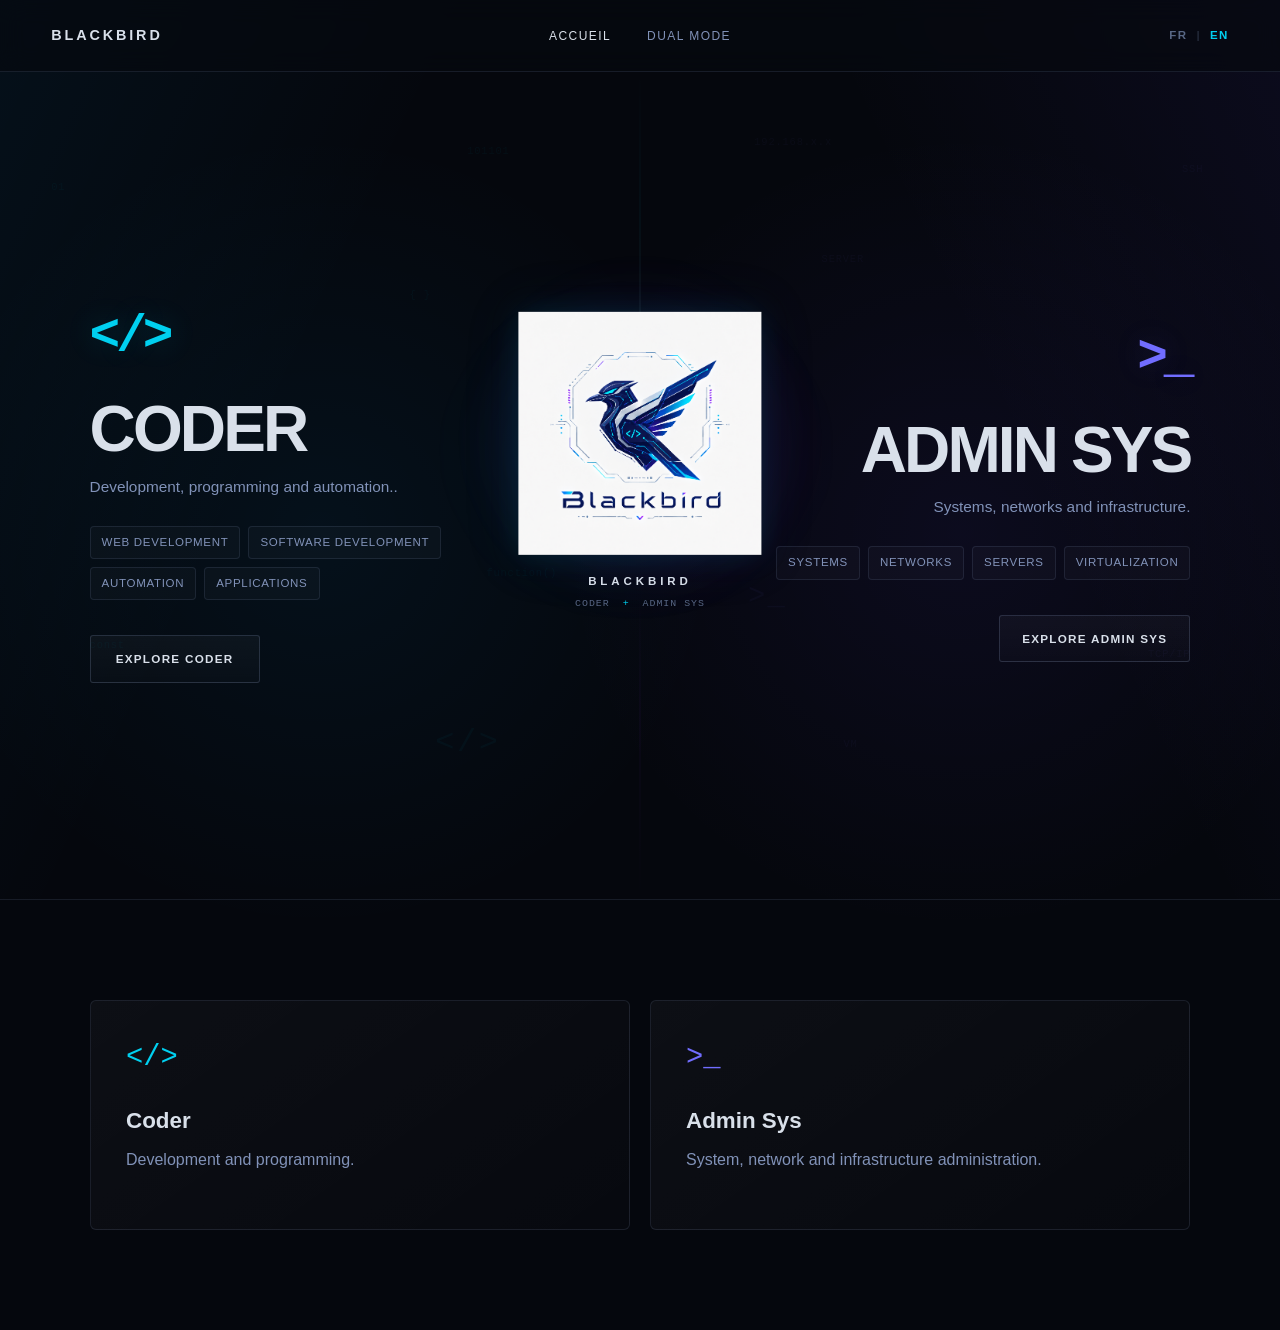
==== en/index.html @ 478156d6 "Anglais Français" ====
<!DOCTYPE html>
<html lang="en">
<head>
    <meta charset="UTF-8">

    <meta
        name="viewport"
        content="width=device-width, initial-scale=1.0"
    >

    <title>BLACKBIRD — Coder & Admin Sys</title>
    <link rel="stylesheet" href="../css/style.css">
</head>

<body class="page-home">

    <!-- ======================================================
         HEADER
    ======================================================= -->
    <header class="site-header">

        <nav class="main-nav" aria-label="Main navigation">

            <!-- Identité BLACKBIRD -->
            <a
                class="brand"
                href="#home"
                aria-label="BLACKBIRD — Home"
            >
                <span class="brand__logo" aria-hidden="true">
                    <!-- Le véritable logo sera intégré après validation -->
                    BLACKBIRD
                </span>
            </a>


            <!-- Navigation principale -->
            <ul class="main-nav__links">
                <li>
                    <a href="#home" aria-current="page">
                        Accueil
                    </a>
                </li>

                <li>
                    <a href="#dual-mode">
                        Dual Mode
                    </a>
                </li>
            </ul>


            <!-- Sélecteur de langue -->
            <div
                class="language-switch"
                aria-label="Language selection"
            >
                <a
                    class="language-switch__item"
                    href="../fr/index.html"
                    lang="fr"
                    hreflang="fr"
                >
                    FR
                </a>

                <span
                    class="language-switch__separator"
                    aria-hidden="true"
                >
                    |
                </span>

                <a
                    class="language-switch__item is-active"
                    href="../en/index.html"
                    lang="en"
                    hreflang="en"
                    aria-current="page"
                >
                    EN
                </a>
            </div>

        </nav>

    </header>


    <!-- ======================================================
         MAIN
    ======================================================= -->
    <main id="home">

        <!-- ==================================================
             HERO — BLACKBIRD DUAL MODE
        =================================================== -->
        <section
            class="dual-hero"
            id="dual-mode"
            aria-labelledby="blackbird-title"
        >

            <!-- ==============================================
                 CODER
            =============================================== -->
            <article
                class="dual-panel dual-panel--coder"
                id="coder"
            >

                <div class="dual-panel__content">

                    <span
                        class="dual-panel__symbol"
                        aria-hidden="true"
                    >
                        &lt;/&gt;
                    </span>

                    <h2 class="dual-panel__title">
                        CODER
                    </h2>

                    <p class="dual-panel__description">
                        Development, programming and automation..
                    </p>

                    <ul class="dual-panel__topics">
                        <li>Web Development</li>
                        <li>Software Development</li>
                        <li>Automation</li>
                        <li>Applications</li>
                    </ul>

                    <a
                        class="dual-panel__action"
                        href="#coder-preview"
                    >
                        Explore Coder
                    </a>

                </div>

                <!-- Éléments graphiques futurs -->
                <div
                    class="dual-panel__background dual-panel__background--coder"
                    aria-hidden="true"
                >
                    <span class="tech-element tech-element--1">01</span>
                    <span class="tech-element tech-element--2">{ }</span>
                    <span class="tech-element tech-element--3">const</span>
                    <span class="tech-element tech-element--4">&lt;/&gt;</span>
                    <span class="tech-element tech-element--5">101101</span>
                    <span class="tech-element tech-element--6">function()</span>
                </div>

            </article>


            <!-- ==============================================
                 IDENTITÉ CENTRALE BLACKBIRD
            =============================================== -->
            <div class="blackbird-core">

                <div class="blackbird-core__glow" aria-hidden="true"></div>

                <img
                    class="blackbird-core__logo"
                    src="../assets/logo/blackbird-logo.png"
                    alt="BLACKBIRD"
                >

                <h1
                    class="blackbird-core__title"
                    id="blackbird-title"
                >
                    BLACKBIRD
                </h1>

                <p class="blackbird-core__subtitle">
                    CODER <span aria-hidden="true">+</span> ADMIN SYS
                </p>

            </div>


            <!-- ==============================================
                 ADMIN SYS
            =============================================== -->
            <article
                class="dual-panel dual-panel--admin"
                id="admin-sys"
            >

                <div class="dual-panel__content">

                    <span
                        class="dual-panel__symbol"
                        aria-hidden="true"
                    >
                        &gt;_
                    </span>

                    <h2 class="dual-panel__title">
                        ADMIN SYS
                    </h2>

                    <p class="dual-panel__description">
                        Systems, networks and infrastructure.
                    </p>

                    <ul class="dual-panel__topics">
                        <li>Systems</li>
                        <li>Networks</li>
                        <li>Servers</li>
                        <li>Virtualization</li>
                    </ul>

                    <a
                        class="dual-panel__action"
                        href="#admin-preview"
                    >
                        Explore Admin Sys
                    </a>

                </div>

                <!-- Éléments graphiques futurs -->
                <div
                    class="dual-panel__background dual-panel__background--admin"
                    aria-hidden="true"
                >
                    <span class="tech-element tech-element--1">SSH</span>
                    <span class="tech-element tech-element--2">SERVER</span>
                    <span class="tech-element tech-element--3">TCP/IP</span>
                    <span class="tech-element tech-element--4">VM</span>
                    <span class="tech-element tech-element--5">192.168.x.x</span>
                    <span class="tech-element tech-element--6">&gt;_</span>
                </div>

            </article>

        </section>


        <!-- ==================================================
             PREMIÈRES CARTES
        =================================================== -->
        <section
            class="mode-preview"
            aria-label="Aperçu des domaines BLACKBIRD"
        >

            <!-- Carte Coder -->
            <article
                class="mode-card mode-card--coder"
                id="coder-preview"
            >

                <span
                    class="mode-card__symbol"
                    aria-hidden="true"
                >
                    &lt;/&gt;
                </span>

                <h2>
                    Coder
                </h2>

                <p>
                    Development and programming.
                </p>

            </article>


            <!-- Carte Admin Sys -->
            <article
                class="mode-card mode-card--admin"
                id="admin-preview"
            >

                <span
                    class="mode-card__symbol"
                    aria-hidden="true"
                >
                    &gt;_
                </span>

                <h2>
                    Admin Sys
                </h2>

                <p>
                    System, network and infrastructure administration.
                </p>

            </article>

        </section>

    </main>
    <script src="../js/main.js" defer></script>

</body>
</html>
---- css/style.css ----
/* ============================================================
   1. VARIABLES
============================================================ */

:root {
    /* ========================================================
       BLACKBIRD BRAND PALETTE
    ======================================================== */

    --obsidian: #05070d;
    --graphite: #101826;
    --blackbird-navy: #08134e;

    --deep-blue: #122a7b;
    --electric-blue: #0951ac;
    --signal-cyan: #00d0f0;

    --pulse-violet: #8f2cf9;

    --silver: #d9e0ea;
    --steel: #8192b8;


    /* ========================================================
       SEMANTIC COLORS
    ======================================================== */

    --bg-primary: var(--obsidian);
    --bg-secondary: var(--graphite);
    --bg-panel: #0c121d;

    --coder-primary: var(--signal-cyan);
    --coder-secondary: var(--electric-blue);
    --coder-glow: rgba(0, 208, 240, 0.20);

    --admin-primary: #716dff;
    --admin-secondary: var(--deep-blue);
    --admin-glow: rgba(113, 109, 255, 0.18);

    --text-primary: var(--silver);
    --text-secondary: var(--steel);
    --text-muted: #586784;

    --border: rgba(129, 146, 184, 0.15);


    /* ========================================================
       LAYOUT
    ======================================================== */

    --header-height: 72px;
    --container-width: 1400px;


    /* ========================================================
       MOTION
    ======================================================== */

    --transition-fast: 180ms ease;
    --transition-normal: 220ms ease;
}


/* ============================================================
   2. RESET
============================================================ */

*,
*::before,
*::after {
    box-sizing: border-box;
}

html {
    scroll-behavior: smooth;
}

body,
h1,
h2,
p,
ul {
    margin: 0;
}

ul {
    padding: 0;
    list-style: none;
}

a {
    color: inherit;
    text-decoration: none;
}

button,
input {
    font: inherit;
}


/* ============================================================
   3. BASE
============================================================ */

body {
    min-height: 100vh;

    background:
        radial-gradient(
            circle at 25% 40%,
            rgba(0, 174, 255, 0.06),
            transparent 32%
        ),
        radial-gradient(
            circle at 75% 40%,
            rgba(105, 70, 255, 0.07),
            transparent 32%
        ),
        var(--bg-primary);

    color: var(--text-primary);

    font-family:
        Inter,
        "Segoe UI",
        Roboto,
        Helvetica,
        Arial,
        sans-serif;

    line-height: 1.5;
}


/* ============================================================
   4. HEADER
============================================================ */

.site-header {
    position: absolute;
    top: 0;
    left: 0;

    width: 100%;
    height: var(--header-height);

    z-index: 100;

    border-bottom: 1px solid var(--border);

    background: rgba(7, 10, 15, 0.68);

    backdrop-filter: blur(12px);
    -webkit-backdrop-filter: blur(12px);
}


.main-nav {
    width: min(92%, var(--container-width));
    height: 100%;

    margin: 0 auto;

    display: grid;
    grid-template-columns: 1fr auto 1fr;
    align-items: center;
}


/* ============================================================
   5. BRAND
============================================================ */

.brand {
    justify-self: start;

    font-size: 0.9rem;
    font-weight: 700;

    letter-spacing: 0.2em;
}

.brand__logo {
    color: var(--text-primary);
}


/* ============================================================
   6. NAVIGATION
============================================================ */

.main-nav__links {
    display: flex;
    align-items: center;
    gap: 36px;

    font-size: 0.75rem;

    letter-spacing: 0.12em;
    text-transform: uppercase;
}

.main-nav__links a {
    position: relative;

    color: var(--text-secondary);

    transition:
        color var(--transition-fast);
}

.main-nav__links a:hover,
.main-nav__links a[aria-current="page"] {
    color: var(--text-primary);
}

.main-nav__links a::after {
    content: "";

    position: absolute;
    left: 0;
    bottom: -8px;

    width: 100%;
    height: 1px;

    background: var(--coder-primary);

    transform: scaleX(0);
    transform-origin: center;

    transition:
        transform var(--transition-fast);
}

.main-nav__links a:hover::after {
    transform: scaleX(1);
}


/* ============================================================
   7. LANGUAGE SWITCH
============================================================ */

.language-switch {
    justify-self: end;

    display: flex;
    align-items: center;
    gap: 9px;

    font-size: 0.72rem;
    font-weight: 600;

    letter-spacing: 0.12em;

    color: var(--text-muted);
}

.language-switch__item {
    transition:
        color var(--transition-fast),
        opacity var(--transition-fast);
}

.language-switch__item:not(.is-active):hover {
    color: var(--text-primary);
}

.language-switch__item.is-active {
    color: var(--coder-primary);
}

.language-switch__separator {
    opacity: 0.35;
}


/* ============================================================
   8. DUAL HERO
============================================================ */

.dual-hero {
    position: relative;

    min-height: 100vh;

    display: grid;
    grid-template-columns: 1fr 1fr;

    overflow: hidden;

    border-bottom: 1px solid var(--border);
}


/* Ligne centrale */
.dual-hero::after {
    content: "";

    position: absolute;

    top: var(--header-height);
    bottom: 0;
    left: 50%;

    width: 1px;

    background:
        linear-gradient(
            to bottom,

            transparent 0%,

            rgba(0, 208, 240, 0.08) 18%,

            rgba(255, 255, 255, 0.10) 36%,

            transparent 42%,
            transparent 63%,

            rgba(143, 44, 249, 0.08) 78%,

            transparent 100%
        );

    transform: translateX(-50%);

    pointer-events: none;
}

.dual-hero::before {
    content: "";

    position: absolute;

    left: 50%;
    top: 50%;

    width: 430px;
    height: 430px;

    transform: translate(-50%, -50%);

    background:
        radial-gradient(
            circle at 42% 50%,
            rgba(0, 208, 240, 0.065),
            transparent 47%
        ),
        radial-gradient(
            circle at 58% 50%,
            rgba(143, 44, 249, 0.045),
            transparent 47%
        );

    filter: blur(25px);

    pointer-events: none;

    z-index: 4;
}


/* ============================================================
   9. DUAL PANELS
============================================================ */

.dual-panel {
    position: relative;

    min-width: 0;

    display: flex;
    align-items: center;

    padding:
        calc(var(--header-height) + 80px)
        clamp(50px, 7vw, 130px)
        70px;

    overflow: hidden;
}


/* CODER */
.dual-panel--coder {
    justify-content: flex-start;

    background:
        linear-gradient(
            115deg,
            rgba(0, 177, 255, 0.055),
            transparent 45%
        );
}


/* ADMIN */
.dual-panel--admin {
    justify-content: flex-end;

    text-align: right;

    background:
        linear-gradient(
            245deg,
            rgba(105, 70, 255, 0.065),
            transparent 45%
        );
}


.dual-panel__content {
    position: relative;
    z-index: 2;

    width: min(100%, 520px);
}


/* ============================================================
   10. SYMBOLS
============================================================ */

.dual-panel__symbol {
    display: inline-block;

    margin-bottom: 24px;

    font-family:
        "Courier New",
        Courier,
        monospace;

    font-size: clamp(2.4rem, 4vw, 4.8rem);
    font-weight: 700;

    letter-spacing: -0.08em;
}


/* CODER SYMBOL */
.dual-panel--coder .dual-panel__symbol {
    color: var(--coder-primary);

    text-shadow:
        0 0 30px var(--coder-glow);
}


/* ADMIN SYMBOL */
.dual-panel--admin .dual-panel__symbol {
    color: var(--admin-primary);

    text-shadow:
        0 0 30px var(--admin-glow);
}


/* ============================================================
   11. TITLES
============================================================ */

.dual-panel__title {
    margin-bottom: 15px;

    font-size: clamp(2.8rem, 5vw, 6.2rem);
    font-weight: 700;

    letter-spacing: -0.045em;

    line-height: 0.95;
}


.dual-panel__description {
    max-width: 430px;

    margin-bottom: 28px;

    color: var(--text-secondary);

    font-size: clamp(0.95rem, 1.2vw, 1.1rem);
}


.dual-panel--admin .dual-panel__description {
    margin-left: auto;
}


/* ============================================================
   12. TOPICS
============================================================ */

.dual-panel__topics {
    display: flex;
    flex-wrap: wrap;
    gap: 8px;

    margin-bottom: 35px;
}


.dual-panel--admin .dual-panel__topics {
    justify-content: flex-end;
}


.dual-panel__topics li {
    padding: 7px 11px;

    border: 1px solid var(--border);
    border-radius: 4px;

    background: rgba(255, 255, 255, 0.025);

    color: var(--text-secondary);

    font-size: 0.72rem;

    letter-spacing: 0.06em;
    text-transform: uppercase;
}


/* ============================================================
   13. ACTION BUTTONS
============================================================ */

.dual-panel__action {
    display: inline-flex;
    align-items: center;
    justify-content: center;

    min-width: 170px;

    padding: 14px 22px;

    border: 1px solid rgba(129, 146, 184, 0.24);
    border-radius: 3px;

    background:
        linear-gradient(
            180deg,
            rgba(255, 255, 255, 0.035),
            rgba(255, 255, 255, 0.015)
        );

    color: var(--silver);

    font-size: 0.73rem;
    font-weight: 600;

    letter-spacing: 0.11em;
    text-transform: uppercase;

    transition:
        border-color var(--transition-fast),
        background var(--transition-fast),
        box-shadow var(--transition-fast),
        color var(--transition-fast),
        transform var(--transition-fast);
}

.dual-panel__action:hover {
    transform: translateY(-2px);
}

/* CODER BUTTON */
.dual-panel--coder .dual-panel__action:hover {
    border-color: var(--coder-primary);

    background: rgba(36, 215, 255, 0.07);

    color: var(--coder-primary);

    box-shadow:
        0 0 22px rgba(36, 215, 255, 0.08);
}


/* ADMIN BUTTON */
.dual-panel--admin .dual-panel__action:hover {
    border-color: var(--admin-primary);

    background: rgba(124, 108, 255, 0.07);

    color: #a69aff;

    box-shadow:
        0 0 22px rgba(124, 108, 255, 0.08);
}


/* ============================================================
   14. CENTRAL BLACKBIRD CORE
============================================================ */

.blackbird-core {
    position: absolute;

    left: 50%;
    top: 50%;

    z-index: 20;

    width: clamp(220px, 19vw, 310px);

    display: flex;
    flex-direction: column;
    align-items: center;

    transform: translate(-50%, -46%);

    text-align: center;

    isolation: isolate;
}


/* Halo placé derrière le logo */
.blackbird-core__glow {
    position: absolute;

    left: 50%;
    top: 42%;

    width: 150%;
    aspect-ratio: 1;

    transform: translate(-50%, -50%);

    border-radius: 50%;

    background:
        radial-gradient(
            circle,
            rgba(0, 208, 240, 0.10) 0%,
            rgba(9, 81, 172, 0.06) 28%,
            rgba(143, 44, 249, 0.035) 48%,
            transparent 70%
        );

    filter: blur(10px);

    pointer-events: none;

    z-index: -1;
}


/* Véritable logo BLACKBIRD */
.blackbird-core__logo {
    display: block;

    width: 100%;
    height: auto;

    object-fit: contain;

    filter:
        drop-shadow(0 0 14px rgba(0, 208, 240, 0.10))
        drop-shadow(0 0 28px rgba(9, 81, 172, 0.08));
}


/* BLACKBIRD sous le logo */
.blackbird-core__title {
    margin-top: 18px;

    color: var(--text-primary);

    font-size: 0.72rem;
    font-weight: 700;

    letter-spacing: 0.34em;
}


/* CODER + ADMIN SYS */
.blackbird-core__subtitle {
    margin-top: 7px;

    color: var(--text-muted);

    font-family:
        "Courier New",
        Courier,
        monospace;

    font-size: 0.62rem;
    font-weight: 500;

    letter-spacing: 0.10em;
}


/* Le + représente la jonction des deux univers */
.blackbird-core__subtitle span {
    margin: 0 6px;

    color: var(--coder-primary);
}


/* ============================================================
   15. MODE PREVIEW
============================================================ */

.mode-preview {
    width: min(92%, 1100px);

    margin: 0 auto;

    display: grid;
    grid-template-columns: repeat(2, 1fr);
    gap: 20px;

    padding: 100px 0;
}


.mode-card {
    min-height: 230px;

    padding: 35px;

    border: 1px solid var(--border);
    border-radius: 6px;

    background:
        linear-gradient(
            145deg,
            rgba(255, 255, 255, 0.035),
            rgba(255, 255, 255, 0.012)
        );
}


.mode-card__symbol {
    display: block;

    margin-bottom: 25px;

    font-family:
        "Courier New",
        Courier,
        monospace;

    font-size: 1.8rem;
}


.mode-card--coder .mode-card__symbol {
    color: var(--coder-primary);
}


.mode-card--admin .mode-card__symbol {
    color: var(--admin-primary);
}


.mode-card h2 {
    margin-bottom: 10px;

    font-size: 1.4rem;
}


.mode-card p {
    color: var(--text-secondary);
}

/* ============================================================
   TECHNICAL BACKGROUND ELEMENTS
============================================================ */

.dual-panel__background {
    position: absolute;

    inset: 0;

    overflow: hidden;

    pointer-events: none;

    z-index: 1;
}


.tech-element {
    position: absolute;

    font-family:
        "Courier New",
        Courier,
        monospace;

    font-size: clamp(0.65rem, 0.8vw, 0.9rem);
    font-weight: 400;

    letter-spacing: 0.08em;

    user-select: none;
}


/* ============================================================
   CODER BACKGROUND
============================================================ */

.dual-panel__background--coder .tech-element {
    color: var(--signal-cyan);

    opacity: 0.035;
}


.dual-panel__background--coder .tech-element--1 {
    top: 20%;
    left: 8%;
}

.dual-panel__background--coder .tech-element--2 {
    top: 32%;
    left: 64%;
}

.dual-panel__background--coder .tech-element--3 {
    top: 71%;
    left: 14%;
}

.dual-panel__background--coder .tech-element--4 {
    top: 80%;
    left: 68%;

    font-size: 2rem;
}

.dual-panel__background--coder .tech-element--5 {
    top: 16%;
    left: 73%;
}

.dual-panel__background--coder .tech-element--6 {
    top: 63%;
    left: 76%;
}


/* ============================================================
   ADMIN SYS BACKGROUND
============================================================ */

.dual-panel__background--admin .tech-element {
    color: #8178ff;

    opacity: 0.035;
}


.dual-panel__background--admin .tech-element--1 {
    top: 18%;
    right: 12%;
}

.dual-panel__background--admin .tech-element--2 {
    top: 28%;
    right: 65%;
}

.dual-panel__background--admin .tech-element--3 {
    top: 72%;
    right: 14%;
}

.dual-panel__background--admin .tech-element--4 {
    top: 82%;
    right: 66%;
}

.dual-panel__background--admin .tech-element--5 {
    top: 15%;
    right: 70%;
}

.dual-panel__background--admin .tech-element--6 {
    top: 64%;
    right: 77%;

    font-size: 1.8rem;
}

/* ============================================================
   DUAL MODE INTERACTION — DESKTOP
============================================================ */

@media (min-width: 901px) {

    /*
       La grille peut passer progressivement :
       50 / 50
       60 / 40
       40 / 60
    */
    .dual-hero {
        transition:
            grid-template-columns 420ms cubic-bezier(0.22, 1, 0.36, 1);
    }


    /*
       Les deux panneaux peuvent légèrement changer
       de luminosité.
    */
    .dual-panel {
        transition:
            opacity 320ms ease,
            filter 320ms ease,
            background 420ms ease;
    }


    /*
       Le contenu accompagne subtilement
       le changement de mode.
    */
    .dual-panel__content {
        transition:
            transform 420ms cubic-bezier(0.22, 1, 0.36, 1),
            opacity 320ms ease;
    }


    /*
       Le noyau BLACKBIRD suivra
       la nouvelle séparation.
    */
    .blackbird-core {
        transition:
            left 420ms cubic-bezier(0.22, 1, 0.36, 1);
    }


    /*
       Ligne centrale
    */
    .dual-hero::after {
        transition:
            left 420ms cubic-bezier(0.22, 1, 0.36, 1);
    }


    /*
       Halo central
    */
    .dual-hero::before {
        transition:
            left 420ms cubic-bezier(0.22, 1, 0.36, 1);
    }


    /* ========================================================
       CODER ACTIVE
    ======================================================== */

    .dual-hero.is-coder-active {
        grid-template-columns: 60% 40%;
    }


    .dual-hero.is-coder-active .blackbird-core,
    .dual-hero.is-coder-active::before,
    .dual-hero.is-coder-active::after {
        left: 60%;
    }


    .dual-hero.is-coder-active .dual-panel--coder {
        background:
            radial-gradient(
                circle at 35% 50%,
                rgba(0, 208, 240, 0.075),
                transparent 43%
            ),
            linear-gradient(
                115deg,
                rgba(0, 177, 255, 0.075),
                transparent 48%
            );
    }


    .dual-hero.is-coder-active .dual-panel--coder
    .dual-panel__content {
        transform: translateX(14px);
    }


    .dual-hero.is-coder-active .dual-panel--admin {
        opacity: 0.58;

        filter:
            saturate(0.75)
            brightness(0.82);
    }


    .dual-hero.is-coder-active .dual-panel--admin
    .dual-panel__content {
        transform: translateX(18px);
    }


    /* ========================================================
       ADMIN SYS ACTIVE
    ======================================================== */

    .dual-hero.is-admin-active {
        grid-template-columns: 40% 60%;
    }


    .dual-hero.is-admin-active .blackbird-core,
    .dual-hero.is-admin-active::before,
    .dual-hero.is-admin-active::after {
        left: 40%;
    }


    .dual-hero.is-admin-active .dual-panel--admin {
        background:
            radial-gradient(
                circle at 65% 50%,
                rgba(143, 44, 249, 0.065),
                transparent 43%
            ),
            linear-gradient(
                245deg,
                rgba(105, 70, 255, 0.085),
                transparent 48%
            );
    }


    .dual-hero.is-admin-active .dual-panel--admin
    .dual-panel__content {
        transform: translateX(-14px);
    }


    .dual-hero.is-admin-active .dual-panel--coder {
        opacity: 0.58;

        filter:
            saturate(0.75)
            brightness(0.82);
    }


    .dual-hero.is-admin-active .dual-panel--coder
    .dual-panel__content {
        transform: translateX(-18px);
    }


    /* ========================================================
       ACTIVE SYMBOLS
    ======================================================== */

    .dual-hero.is-coder-active
    .dual-panel--coder
    .dual-panel__symbol {
        text-shadow:
            0 0 22px rgba(0, 208, 240, 0.30),
            0 0 55px rgba(0, 208, 240, 0.15);
    }


    .dual-hero.is-admin-active
    .dual-panel--admin
    .dual-panel__symbol {
        text-shadow:
            0 0 22px rgba(113, 109, 255, 0.30),
            0 0 55px rgba(143, 44, 249, 0.13);
    }


    /* ========================================================
       TECHNICAL BACKGROUND
    ======================================================== */

    .tech-element {
        transition:
            opacity 320ms ease;
    }


    .dual-hero.is-coder-active
    .dual-panel--coder
    .tech-element {
        opacity: 0.085;
    }


    .dual-hero.is-admin-active
    .dual-panel--admin
    .tech-element {
        opacity: 0.085;
    }
}

/* ============================================================
   16. RESPONSIVE MINIMAL
   Le vrai responsive sera travaillé à l'étape dédiée.
============================================================ */

/* ============================================================
   RESPONSIVE — TABLET & MOBILE
============================================================ */

@media (max-width: 900px) {

    /* --------------------------------------------------------
       GLOBAL
    --------------------------------------------------------- */

    body {
        overflow-x: hidden;
    }


    /* --------------------------------------------------------
       HEADER
    --------------------------------------------------------- */

    .site-header {
        height: 64px;
    }

    .main-nav {
        width: calc(100% - 40px);

        grid-template-columns: 1fr auto;
    }

    .brand {
        font-size: 0.78rem;

        letter-spacing: 0.18em;
    }

    .main-nav__links {
        display: none;
    }

    .language-switch {
        font-size: 0.68rem;
    }


    /* --------------------------------------------------------
       HERO
    --------------------------------------------------------- */

    .dual-hero {
        position: relative;

        min-height: auto;

        display: flex;
        flex-direction: column;

        padding-top: 245px;

        overflow: hidden;
    }


    /*
       On supprime la séparation verticale desktop.
    */
    .dual-hero::after {
        display: none;
    }


    /*
       Halo central mobile.
    */
    .dual-hero::before {
        top: 145px;
        left: 50%;

        width: 320px;
        height: 320px;

        opacity: 0.8;

        transform: translate(-50%, -50%);
    }


    /* --------------------------------------------------------
       BLACKBIRD CORE
    --------------------------------------------------------- */

    .blackbird-core {
        display: flex;

        position: absolute;

        top: 92px;
        left: 50%;

        width: clamp(120px, 28vw, 165px);

        transform: translateX(-50%);

        z-index: 20;
    }

    .blackbird-core__glow {
        width: 170%;
    }

    .blackbird-core__title {
        margin-top: 11px;

        font-size: 0.62rem;

        letter-spacing: 0.28em;
    }

    .blackbird-core__subtitle {
        margin-top: 5px;

        font-size: 0.52rem;

        white-space: nowrap;
    }


    /* --------------------------------------------------------
       PANELS
    --------------------------------------------------------- */

    .dual-panel {
        width: 100%;
        min-height: auto;

        justify-content: flex-start;

        padding:
            65px
            clamp(24px, 7vw, 60px);

        text-align: left;

        border-top: 1px solid var(--border);
    }


    .dual-panel--coder {
        background:
            radial-gradient(
                circle at 15% 50%,
                rgba(0, 208, 240, 0.07),
                transparent 45%
            );
    }


    .dual-panel--admin {
        justify-content: flex-start;

        text-align: left;

        background:
            radial-gradient(
                circle at 85% 50%,
                rgba(113, 109, 255, 0.07),
                transparent 45%
            );
    }


    .dual-panel__content {
        width: 100%;
        max-width: 580px;

        margin: 0 auto;
    }


    /* --------------------------------------------------------
       SYMBOLS
    --------------------------------------------------------- */

    .dual-panel__symbol {
        margin-bottom: 18px;

        font-size: clamp(2.3rem, 10vw, 3.5rem);
    }


    /* --------------------------------------------------------
       TITLES
    --------------------------------------------------------- */

    .dual-panel__title {
        margin-bottom: 14px;

        font-size: clamp(2.4rem, 11vw, 4.2rem);

        line-height: 0.95;
    }


    /* --------------------------------------------------------
       DESCRIPTION
    --------------------------------------------------------- */

    .dual-panel__description,
    .dual-panel--admin .dual-panel__description {
        max-width: 480px;

        margin-left: 0;
        margin-bottom: 24px;

        font-size: 0.95rem;
    }


    /* --------------------------------------------------------
       TAGS
    --------------------------------------------------------- */

    .dual-panel__topics,
    .dual-panel--admin .dual-panel__topics {
        justify-content: flex-start;

        gap: 7px;

        margin-bottom: 30px;
    }


    .dual-panel__topics li {
        padding: 7px 10px;

        font-size: 0.66rem;
    }


    /* --------------------------------------------------------
       BUTTONS
    --------------------------------------------------------- */

    .dual-panel__action {
        min-height: 46px;

        padding: 13px 18px;

        touch-action: manipulation;
    }


    /* --------------------------------------------------------
       TECHNICAL BACKGROUND
    --------------------------------------------------------- */

    .tech-element {
        opacity: 0.025;
    }


    /* --------------------------------------------------------
       PREVIEW CARDS
    --------------------------------------------------------- */

    .mode-preview {
        width: calc(100% - 40px);

        grid-template-columns: 1fr;

        gap: 15px;

        padding: 60px 0;
    }

    .mode-card {
        min-height: 190px;

        padding: 28px;
    }
}

/* ============================================================
   RESPONSIVE — SMALL MOBILE
============================================================ */

@media (max-width: 520px) {

    .main-nav {
        width: calc(100% - 28px);
    }


    .brand {
        font-size: 0.70rem;
    }


    .language-switch {
        gap: 6px;

        font-size: 0.62rem;
    }


    /* --------------------------------------------------------
       HERO
    --------------------------------------------------------- */

    .dual-hero {
        padding-top: 220px;
    }


    /* --------------------------------------------------------
       LOGO
    --------------------------------------------------------- */

    .blackbird-core {
        top: 82px;

        width: 125px;
    }


    .blackbird-core__title {
        font-size: 0.56rem;
    }


    .blackbird-core__subtitle {
        font-size: 0.45rem;
    }


    /* --------------------------------------------------------
       PANELS
    --------------------------------------------------------- */

    .dual-panel {
        padding:
            50px
            22px;
    }


    .dual-panel__symbol {
        font-size: 2.5rem;
    }


    .dual-panel__title {
        font-size: clamp(2.5rem, 15vw, 3.7rem);
    }


    .dual-panel__description {
        font-size: 0.88rem;

        line-height: 1.65;
    }


    /* --------------------------------------------------------
       TAGS
    --------------------------------------------------------- */

    .dual-panel__topics {
        gap: 6px;
    }


    .dual-panel__topics li {
        font-size: 0.60rem;

        letter-spacing: 0.04em;
    }


    /* --------------------------------------------------------
       BUTTON
    --------------------------------------------------------- */

    .dual-panel__action {
        width: 100%;

        min-height: 48px;
    }


    /* --------------------------------------------------------
       CARDS
    --------------------------------------------------------- */

    .mode-preview {
        width: calc(100% - 28px);

        padding: 40px 0;
    }


    .mode-card {
        padding: 24px;

        border-radius: 4px;
    }
}


/* ============================================================
   RESPONSIVE — VERY SMALL DEVICES
============================================================ */

@media (max-width: 360px) {

    .dual-panel {
        padding-left: 18px;
        padding-right: 18px;
    }

    .dual-panel__title {
        font-size: 2.35rem;
    }

    .dual-panel__topics li {
        font-size: 0.56rem;
    }

    .blackbird-core {
        width: 110px;
    }
}


/* ============================================================
   17. REDUCED MOTION
============================================================ */

@media (prefers-reduced-motion: reduce) {

    html {
        scroll-behavior: auto;
    }

    *,
    *::before,
    *::after {
        transition-duration: 0.01ms !important;
    }
}
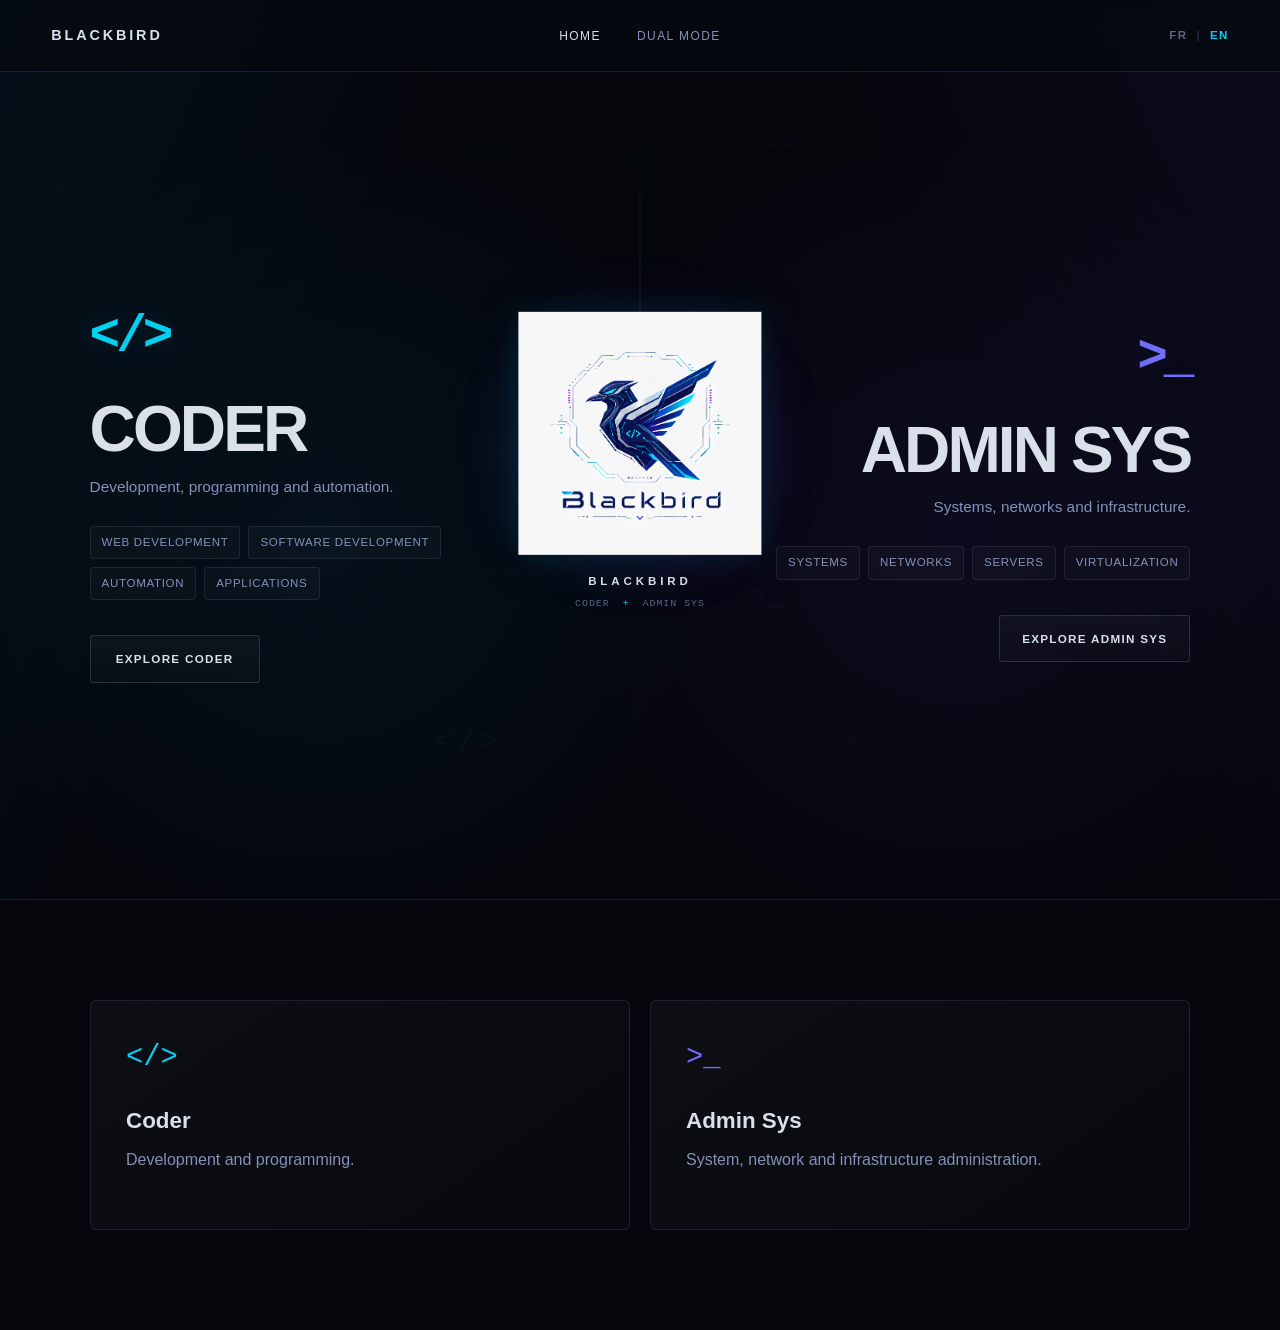
==== commit dbd81db2: "première page admin sys" ====
--- a/en/index.html
+++ b/en/index.html
@@ -1,5 +1,6 @@
 <!DOCTYPE html>
 <html lang="en">
+
 <head>
     <meta charset="UTF-8">
 
@@ -8,88 +9,98 @@
         content="width=device-width, initial-scale=1.0"
     >
 
-    <title>BLACKBIRD — Coder & Admin Sys</title>
-    <link rel="stylesheet" href="../css/style.css">
+    <title>BLACKBIRD | Development & System Administration</title>
+
+    <link
+        rel="stylesheet"
+        href="../css/style.css"
+    >
 </head>
 
 <body class="page-home">
 
-    <!-- ======================================================
-         HEADER
-    ======================================================= -->
     <header class="site-header">
 
-        <nav class="main-nav" aria-label="Main navigation">
-
-            <!-- Identité BLACKBIRD -->
+    <nav
+        class="main-nav"
+        aria-label="Main navigation"
+    >
+
+        <!-- Identité BLACKBIRD -->
+        <a
+            class="brand"
+            href="index.html"
+            aria-label="BLACKBIRD — Home"
+        >
+            <span
+                class="brand__logo"
+                aria-hidden="true"
+            >
+                BLACKBIRD
+            </span>
+        </a>
+
+
+        <!-- Navigation principale -->
+        <ul class="main-nav__links">
+
+            <li>
+                <a
+                    href="index.html"
+                    aria-current="page"
+                >
+                    Home
+                </a>
+            </li>
+
+            <li>
+                <a href="#dual-mode">
+                    Dual Mode
+                </a>
+            </li>
+
+        </ul>
+
+
+        <!-- Sélecteur de langue -->
+        <div
+            class="language-switch"
+            aria-label="Language selection"
+        >
+
             <a
-                class="brand"
-                href="#home"
-                aria-label="BLACKBIRD — Home"
-            >
-                <span class="brand__logo" aria-hidden="true">
-                    <!-- Le véritable logo sera intégré après validation -->
-                    BLACKBIRD
-                </span>
+                class="language-switch__item "
+                href="../fr/index.html"
+                lang="fr"
+                hreflang="fr"
+                
+            >
+                FR
             </a>
 
-
-            <!-- Navigation principale -->
-            <ul class="main-nav__links">
-                <li>
-                    <a href="#home" aria-current="page">
-                        Accueil
-                    </a>
-                </li>
-
-                <li>
-                    <a href="#dual-mode">
-                        Dual Mode
-                    </a>
-                </li>
-            </ul>
-
-
-            <!-- Sélecteur de langue -->
-            <div
-                class="language-switch"
-                aria-label="Language selection"
-            >
-                <a
-                    class="language-switch__item"
-                    href="../fr/index.html"
-                    lang="fr"
-                    hreflang="fr"
-                >
-                    FR
-                </a>
-
-                <span
-                    class="language-switch__separator"
-                    aria-hidden="true"
-                >
-                    |
-                </span>
-
-                <a
-                    class="language-switch__item is-active"
-                    href="../en/index.html"
-                    lang="en"
-                    hreflang="en"
-                    aria-current="page"
-                >
-                    EN
-                </a>
-            </div>
-
-        </nav>
-
-    </header>
-
-
-    <!-- ======================================================
-         MAIN
-    ======================================================= -->
+            <span
+                class="language-switch__separator"
+                aria-hidden="true"
+            >
+                |
+            </span>
+
+            <a
+                class="language-switch__item is-active"
+                href="../en/index.html"
+                lang="en"
+                hreflang="en"
+                aria-current="page"
+            >
+                EN
+            </a>
+
+        </div>
+
+    </nav>
+
+</header>
+
     <main id="home">
 
         <!-- ==================================================
@@ -123,7 +134,7 @@
                     </h2>
 
                     <p class="dual-panel__description">
-                        Development, programming and automation..
+                        Development, programming and automation.
                     </p>
 
                     <ul class="dual-panel__topics">
@@ -219,7 +230,7 @@
 
                     <a
                         class="dual-panel__action"
-                        href="#admin-preview"
+                        href="admin-sys/index.html"
                     >
                         Explore Admin Sys
                     </a>
@@ -249,7 +260,7 @@
         =================================================== -->
         <section
             class="mode-preview"
-            aria-label="Aperçu des domaines BLACKBIRD"
+            aria-label="Overview of BLACKBIRD domains"
         >
 
             <!-- Carte Coder -->
@@ -302,7 +313,11 @@
         </section>
 
     </main>
-    <script src="../js/main.js" defer></script>
+
+    <script
+        src="../js/main.js"
+        defer
+    ></script>
 
 </body>
 </html>
--- a/css/style.css
+++ b/css/style.css
@@ -1568,4 +1568,118 @@
     *::after {
         transition-duration: 0.01ms !important;
     }
+}
+
+/* ============================================================
+   LANGUAGE ENTRY PAGE
+============================================================ */
+
+.language-entry-page {
+    min-height: 100vh;
+}
+
+.language-entry {
+    min-height: 100vh;
+
+    display: grid;
+    place-items: center;
+
+    padding: 30px;
+}
+
+.language-entry__content {
+    width: min(100%, 520px);
+
+    text-align: center;
+}
+
+.language-entry__symbol {
+    margin-bottom: 30px;
+
+    color: var(--signal-cyan);
+
+    font-family:
+        "Courier New",
+        Courier,
+        monospace;
+
+    font-size: 0.85rem;
+
+    letter-spacing: 0.12em;
+}
+
+.language-entry__title {
+    font-size: clamp(2.8rem, 9vw, 5.5rem);
+    font-weight: 700;
+
+    letter-spacing: 0.08em;
+
+    line-height: 1;
+}
+
+.language-entry__subtitle {
+    margin-top: 20px;
+
+    color: var(--text-secondary);
+
+    font-size: 0.9rem;
+}
+
+.language-entry__choices {
+    margin-top: 45px;
+
+    display: grid;
+    grid-template-columns: repeat(2, 1fr);
+
+    gap: 12px;
+}
+
+.language-entry__choices a {
+    padding: 15px 20px;
+
+    border: 1px solid var(--border);
+    border-radius: 3px;
+
+    background: rgba(255, 255, 255, 0.025);
+
+    font-size: 0.75rem;
+    font-weight: 600;
+
+    letter-spacing: 0.1em;
+    text-transform: uppercase;
+
+    transition:
+        border-color var(--transition-fast),
+        color var(--transition-fast),
+        background var(--transition-fast),
+        transform var(--transition-fast);
+}
+
+.language-entry__choices a:first-child:hover {
+    border-color: var(--signal-cyan);
+
+    color: var(--signal-cyan);
+
+    background: rgba(0, 208, 240, 0.05);
+
+    transform: translateY(-2px);
+}
+
+.language-entry__choices a:last-child:hover {
+    border-color: var(--admin-primary);
+
+    color: var(--admin-primary);
+
+    background: rgba(113, 109, 255, 0.05);
+
+    transform: translateY(-2px);
+}
+
+
+@media (max-width: 520px) {
+
+    .language-entry__choices {
+        grid-template-columns: 1fr;
+    }
+
 }
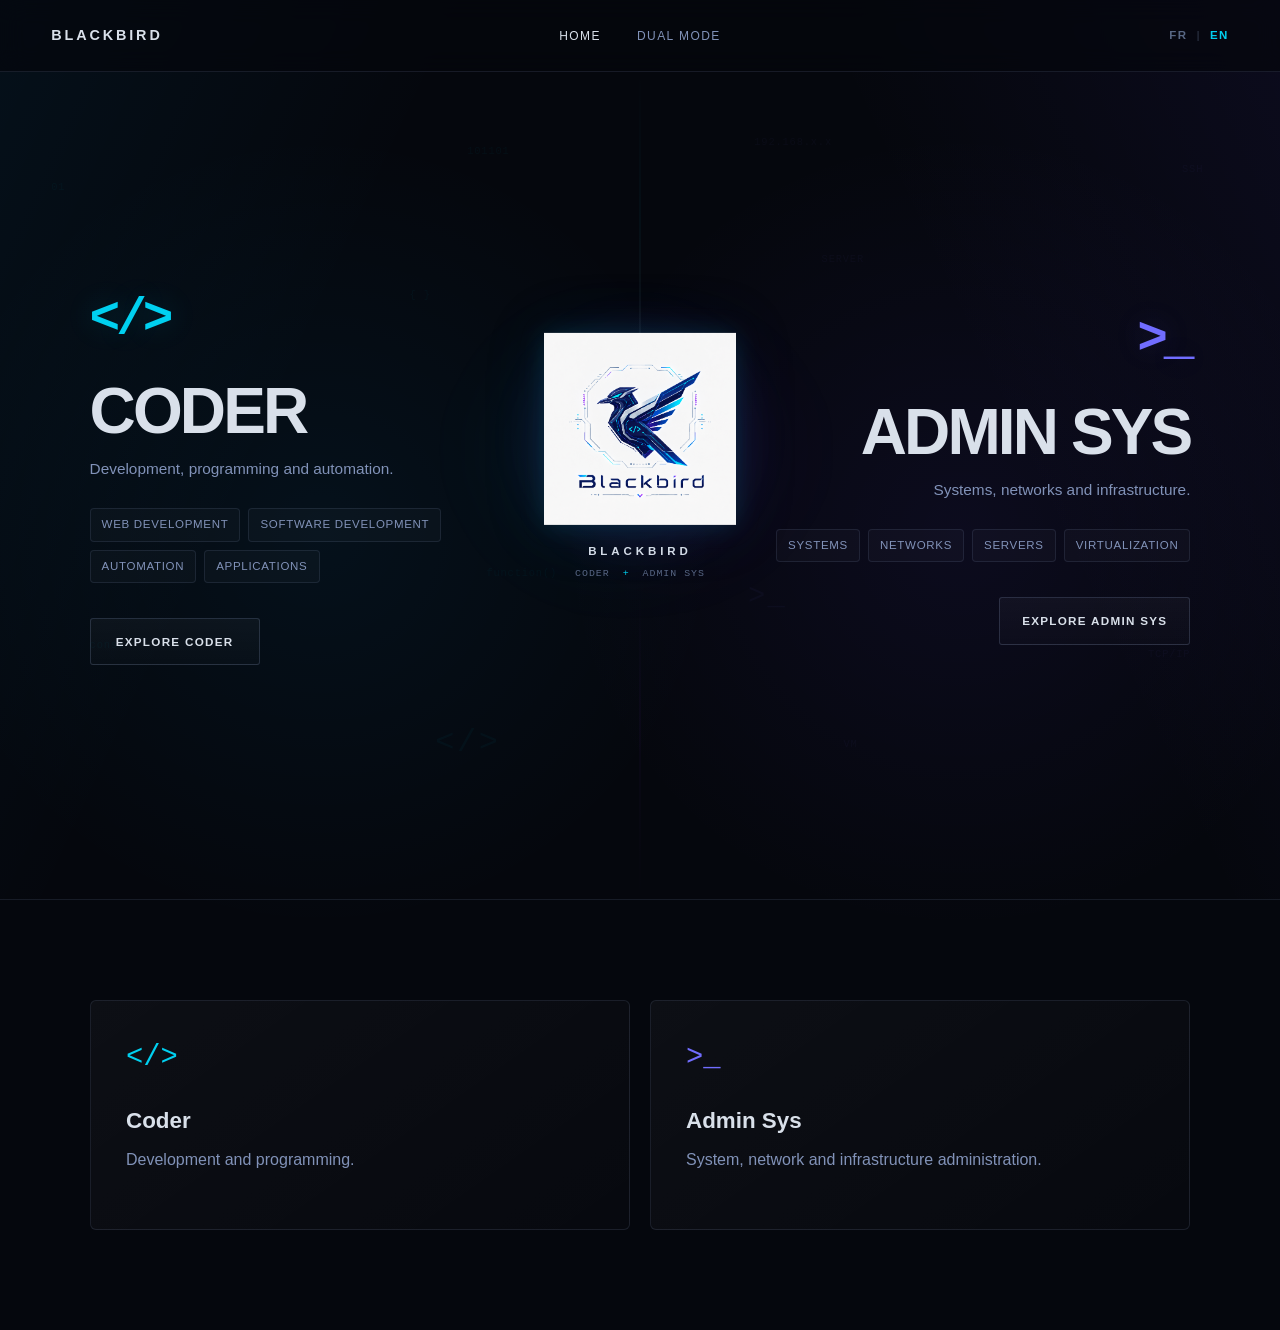
==== commit 22695a60: "finalisation page ADMIN SYS" ====
--- a/en/index.html
+++ b/en/index.html
@@ -13,7 +13,12 @@
 
     <link
         rel="stylesheet"
-        href="../css/style.css"
+        href="../css/common.css"
+    >
+
+    <link
+        rel="stylesheet"
+        href="../css/home.css"
     >
 </head>
 
@@ -320,4 +325,5 @@
     ></script>
 
 </body>
+
 </html>
--- a/css/common.css
+++ b/css/common.css
@@ -0,0 +1,391 @@
+/* ============================================================
+   BLACKBIRD — COMMON CSS
+
+   Styles communs à toutes les pages du portfolio :
+   - Variables
+   - Reset
+   - Base
+   - Header
+   - Navigation
+   - Sélecteur de langue
+   - Accessibilité générale
+============================================================ */
+
+
+/* ============================================================
+   1. VARIABLES
+============================================================ */
+
+:root {
+
+    /* ========================================================
+       BLACKBIRD BRAND PALETTE
+    ======================================================== */
+
+    --obsidian: #05070d;
+    --graphite: #101826;
+    --blackbird-navy: #08134e;
+
+    --deep-blue: #122a7b;
+    --electric-blue: #0951ac;
+    --signal-cyan: #00d0f0;
+
+    --pulse-violet: #8f2cf9;
+
+    --silver: #d9e0ea;
+    --steel: #8192b8;
+
+
+    /* ========================================================
+       SEMANTIC COLORS
+    ======================================================== */
+
+    --bg-primary: var(--obsidian);
+    --bg-secondary: var(--graphite);
+    --bg-panel: #0c121d;
+
+    --coder-primary: var(--signal-cyan);
+    --coder-secondary: var(--electric-blue);
+    --coder-glow: rgba(0, 208, 240, 0.20);
+
+    --admin-primary: #716dff;
+    --admin-secondary: var(--deep-blue);
+    --admin-glow: rgba(113, 109, 255, 0.18);
+
+    --text-primary: var(--silver);
+    --text-secondary: var(--steel);
+    --text-muted: #586784;
+
+    --border: rgba(129, 146, 184, 0.15);
+
+
+    /* ========================================================
+       LAYOUT
+    ======================================================== */
+
+    --header-height: 72px;
+    --container-width: 1400px;
+
+
+    /* ========================================================
+       MOTION
+    ======================================================== */
+
+    --transition-fast: 180ms ease;
+    --transition-normal: 220ms ease;
+}
+
+
+/* ============================================================
+   2. RESET
+============================================================ */
+
+*,
+*::before,
+*::after {
+    box-sizing: border-box;
+}
+
+
+html {
+    scroll-behavior: smooth;
+}
+
+
+body,
+h1,
+h2,
+p,
+ul {
+    margin: 0;
+}
+
+
+ul {
+    padding: 0;
+    list-style: none;
+}
+
+
+a {
+    color: inherit;
+    text-decoration: none;
+}
+
+
+button,
+input {
+    font: inherit;
+}
+
+
+/* ============================================================
+   3. BASE
+============================================================ */
+
+body {
+    min-height: 100vh;
+
+    background: var(--bg-primary);
+
+    color: var(--text-primary);
+
+    font-family:
+        Inter,
+        "Segoe UI",
+        Roboto,
+        Helvetica,
+        Arial,
+        sans-serif;
+
+    line-height: 1.5;
+}
+
+
+/* ============================================================
+   4. HEADER
+============================================================ */
+
+.site-header {
+    position: absolute;
+
+    top: 0;
+    left: 0;
+
+    width: 100%;
+    height: var(--header-height);
+
+    z-index: 100;
+
+    border-bottom: 1px solid var(--border);
+
+    background:
+        rgba(5, 7, 13, 0.68);
+
+    backdrop-filter: blur(12px);
+    -webkit-backdrop-filter: blur(12px);
+}
+
+
+.main-nav {
+    width: min(92%, var(--container-width));
+    height: 100%;
+
+    margin: 0 auto;
+
+    display: grid;
+    grid-template-columns: 1fr auto 1fr;
+
+    align-items: center;
+}
+
+
+/* ============================================================
+   5. BRAND
+============================================================ */
+
+.brand {
+    justify-self: start;
+
+    font-size: 0.9rem;
+    font-weight: 700;
+
+    letter-spacing: 0.2em;
+}
+
+
+.brand__logo {
+    color: var(--text-primary);
+}
+
+
+/* ============================================================
+   6. MAIN NAVIGATION
+============================================================ */
+
+.main-nav__links {
+    display: flex;
+
+    align-items: center;
+
+    gap: 36px;
+
+    font-size: 0.75rem;
+
+    letter-spacing: 0.12em;
+
+    text-transform: uppercase;
+}
+
+
+.main-nav__links a {
+    position: relative;
+
+    color: var(--text-secondary);
+
+    transition:
+        color var(--transition-fast);
+}
+
+
+.main-nav__links a:hover,
+.main-nav__links a[aria-current="page"] {
+    color: var(--text-primary);
+}
+
+
+/* Ligne sous les liens */
+.main-nav__links a::after {
+    content: "";
+
+    position: absolute;
+
+    left: 0;
+    bottom: -8px;
+
+    width: 100%;
+    height: 1px;
+
+    background: var(--coder-primary);
+
+    transform: scaleX(0);
+
+    transform-origin: center;
+
+    transition:
+        transform var(--transition-fast);
+}
+
+
+.main-nav__links a:hover::after {
+    transform: scaleX(1);
+}
+
+
+/* ============================================================
+   7. LANGUAGE SWITCH
+============================================================ */
+
+.language-switch {
+    justify-self: end;
+
+    display: flex;
+
+    align-items: center;
+
+    gap: 9px;
+
+    font-size: 0.72rem;
+    font-weight: 600;
+
+    letter-spacing: 0.12em;
+
+    color: var(--text-muted);
+}
+
+
+.language-switch__item {
+    cursor: pointer;
+
+    transition:
+        color var(--transition-fast),
+        opacity var(--transition-fast);
+}
+
+
+.language-switch__item.is-active {
+    color: var(--coder-primary);
+}
+
+
+.language-switch__item:not(.is-active):hover {
+    color: var(--text-primary);
+}
+
+
+.language-switch__separator {
+    opacity: 0.35;
+}
+
+
+/* ============================================================
+   8. COMMON RESPONSIVE HEADER
+============================================================ */
+
+@media (max-width: 900px) {
+
+    .site-header {
+        height: 64px;
+    }
+
+
+    .main-nav {
+        width: calc(100% - 40px);
+
+        grid-template-columns: 1fr auto;
+    }
+
+
+    .brand {
+        font-size: 0.78rem;
+
+        letter-spacing: 0.18em;
+    }
+
+
+    /*
+       La navigation principale n'est pas encore nécessaire
+       sur mobile avec seulement quelques pages.
+    */
+    .main-nav__links {
+        display: none;
+    }
+
+
+    .language-switch {
+        font-size: 0.68rem;
+    }
+}
+
+
+/* ============================================================
+   9. COMMON RESPONSIVE — SMALL MOBILE
+============================================================ */
+
+@media (max-width: 520px) {
+
+    .main-nav {
+        width: calc(100% - 28px);
+    }
+
+
+    .brand {
+        font-size: 0.70rem;
+    }
+
+
+    .language-switch {
+        gap: 6px;
+
+        font-size: 0.62rem;
+    }
+}
+
+
+/* ============================================================
+   10. ACCESSIBILITY — REDUCED MOTION
+============================================================ */
+
+@media (prefers-reduced-motion: reduce) {
+
+    html {
+        scroll-behavior: auto;
+    }
+
+
+    *,
+    *::before,
+    *::after {
+        transition-duration: 0.01ms !important;
+    }
+}
--- a/css/home.css
+++ b/css/home.css
@@ -0,0 +1,1348 @@
+/* ============================================================
+   BLACKBIRD — HOME PAGE
+
+   Styles propres à la Homepage :
+   - Background
+   - Dual Mode
+   - CODER / ADMIN SYS
+   - Noyau BLACKBIRD
+   - Décor technique
+   - Cartes
+   - Interaction 60 / 40
+   - Responsive Homepage
+============================================================ */
+
+
+/* ============================================================
+   1. HOME PAGE BACKGROUND
+============================================================ */
+
+.page-home {
+    min-height: 100vh;
+
+    background:
+        radial-gradient(
+            circle at 25% 40%,
+            rgba(0, 174, 255, 0.06),
+            transparent 32%
+        ),
+        radial-gradient(
+            circle at 75% 40%,
+            rgba(105, 70, 255, 0.07),
+            transparent 32%
+        ),
+        var(--bg-primary);
+}
+
+
+/* ============================================================
+   2. DUAL HERO
+============================================================ */
+
+.dual-hero {
+    position: relative;
+
+    min-height: 100vh;
+
+    display: grid;
+    grid-template-columns: 1fr 1fr;
+
+    overflow: hidden;
+
+    border-bottom: 1px solid var(--border);
+}
+
+
+/* Halo central */
+.dual-hero::before {
+    content: "";
+
+    position: absolute;
+
+    left: 50%;
+    top: 50%;
+
+    width: 430px;
+    height: 430px;
+
+    transform: translate(-50%, -50%);
+
+    background:
+        radial-gradient(
+            circle at 42% 50%,
+            rgba(0, 208, 240, 0.065),
+            transparent 47%
+        ),
+        radial-gradient(
+            circle at 58% 50%,
+            rgba(143, 44, 249, 0.045),
+            transparent 47%
+        );
+
+    filter: blur(25px);
+
+    pointer-events: none;
+
+    z-index: 4;
+}
+
+
+/* Séparation centrale */
+.dual-hero::after {
+    content: "";
+
+    position: absolute;
+
+    top: var(--header-height);
+    bottom: 0;
+    left: 50%;
+
+    width: 1px;
+
+    background:
+        linear-gradient(
+            to bottom,
+
+            transparent 0%,
+
+            rgba(0, 208, 240, 0.08) 18%,
+
+            rgba(255, 255, 255, 0.10) 36%,
+
+            transparent 42%,
+            transparent 63%,
+
+            rgba(143, 44, 249, 0.08) 78%,
+
+            transparent 100%
+        );
+
+    transform: translateX(-50%);
+
+    pointer-events: none;
+}
+
+
+/* ============================================================
+   3. DUAL PANELS
+============================================================ */
+
+.dual-panel {
+    position: relative;
+
+    min-width: 0;
+
+    display: flex;
+    align-items: center;
+
+    padding:
+        calc(var(--header-height) + 45px)
+        clamp(50px, 7vw, 130px)
+        70px;
+
+    overflow: hidden;
+}
+
+
+/* CODER */
+.dual-panel--coder {
+    justify-content: flex-start;
+
+    background:
+        linear-gradient(
+            115deg,
+            rgba(0, 177, 255, 0.055),
+            transparent 45%
+        );
+}
+
+
+/* ADMIN SYS */
+.dual-panel--admin {
+    justify-content: flex-end;
+
+    text-align: right;
+
+    background:
+        linear-gradient(
+            245deg,
+            rgba(105, 70, 255, 0.065),
+            transparent 45%
+        );
+}
+
+
+.dual-panel__content {
+    position: relative;
+
+    z-index: 2;
+
+    width: min(100%, 520px);
+}
+
+
+/* ============================================================
+   4. SYMBOLS
+============================================================ */
+
+.dual-panel__symbol {
+    display: inline-block;
+
+    margin-bottom: 24px;
+
+    font-family:
+        "Courier New",
+        Courier,
+        monospace;
+
+    font-size: clamp(2.4rem, 4vw, 4.8rem);
+    font-weight: 700;
+
+    letter-spacing: -0.08em;
+}
+
+
+/* CODER */
+.dual-panel--coder .dual-panel__symbol {
+    color: var(--coder-primary);
+
+    text-shadow:
+        0 0 30px var(--coder-glow);
+}
+
+
+/* ADMIN SYS */
+.dual-panel--admin .dual-panel__symbol {
+    color: var(--admin-primary);
+
+    text-shadow:
+        0 0 30px var(--admin-glow);
+}
+
+
+/* ============================================================
+   5. TITLES
+============================================================ */
+
+.dual-panel__title {
+    margin-bottom: 15px;
+
+    font-size: clamp(2.8rem, 5vw, 6.2rem);
+    font-weight: 700;
+
+    letter-spacing: -0.045em;
+
+    line-height: 0.95;
+}
+
+
+/* ============================================================
+   6. DESCRIPTIONS
+============================================================ */
+
+.dual-panel__description {
+    max-width: 430px;
+
+    margin-bottom: 28px;
+
+    color: var(--text-secondary);
+
+    font-size: clamp(0.95rem, 1.2vw, 1.1rem);
+}
+
+
+.dual-panel--admin .dual-panel__description {
+    margin-left: auto;
+}
+
+
+/* ============================================================
+   7. TOPICS
+============================================================ */
+
+.dual-panel__topics {
+    display: flex;
+    flex-wrap: wrap;
+
+    gap: 8px;
+
+    margin-bottom: 35px;
+}
+
+
+.dual-panel--admin .dual-panel__topics {
+    justify-content: flex-end;
+}
+
+
+.dual-panel__topics li {
+    padding: 7px 11px;
+
+    border: 1px solid var(--border);
+    border-radius: 4px;
+
+    background:
+        rgba(255, 255, 255, 0.025);
+
+    color: var(--text-secondary);
+
+    font-size: 0.72rem;
+
+    letter-spacing: 0.06em;
+
+    text-transform: uppercase;
+}
+
+
+/* ============================================================
+   8. ACTION BUTTONS
+============================================================ */
+
+.dual-panel__action {
+    display: inline-flex;
+
+    align-items: center;
+    justify-content: center;
+
+    min-width: 170px;
+
+    padding: 14px 22px;
+
+    border:
+        1px solid
+        rgba(129, 146, 184, 0.24);
+
+    border-radius: 3px;
+
+    background:
+        linear-gradient(
+            180deg,
+            rgba(255, 255, 255, 0.035),
+            rgba(255, 255, 255, 0.015)
+        );
+
+    color: var(--silver);
+
+    font-size: 0.73rem;
+    font-weight: 600;
+
+    letter-spacing: 0.11em;
+
+    text-transform: uppercase;
+
+    transition:
+        border-color var(--transition-fast),
+        background var(--transition-fast),
+        box-shadow var(--transition-fast),
+        color var(--transition-fast),
+        transform var(--transition-fast);
+}
+
+
+.dual-panel__action:hover {
+    transform: translateY(-2px);
+}
+
+
+/* CODER */
+.dual-panel--coder .dual-panel__action:hover {
+    border-color: var(--coder-primary);
+
+    background:
+        rgba(0, 208, 240, 0.07);
+
+    color: var(--coder-primary);
+
+    box-shadow:
+        0 0 22px
+        rgba(0, 208, 240, 0.08);
+}
+
+
+/* ADMIN SYS */
+.dual-panel--admin .dual-panel__action:hover {
+    border-color: var(--admin-primary);
+
+    background:
+        rgba(113, 109, 255, 0.07);
+
+    color: #a69aff;
+
+    box-shadow:
+        0 0 22px
+        rgba(113, 109, 255, 0.08);
+}
+
+
+/* ============================================================
+   9. CENTRAL BLACKBIRD CORE
+============================================================ */
+
+.blackbird-core {
+    position: absolute;
+
+    left: 50%;
+    top: 50%;
+
+    z-index: 20;
+
+    width: clamp(180px, 15vw, 250px);
+
+    display: flex;
+    flex-direction: column;
+    align-items: center;
+
+    transform:
+        translate(-50%, -47%);
+
+    text-align: center;
+
+    isolation: isolate;
+}
+
+
+/* Halo derrière le logo */
+.blackbird-core__glow {
+    position: absolute;
+
+    left: 50%;
+    top: 42%;
+
+    width: 150%;
+
+    aspect-ratio: 1;
+
+    transform:
+        translate(-50%, -50%);
+
+    border-radius: 50%;
+
+    background:
+        radial-gradient(
+            circle,
+            rgba(0, 208, 240, 0.10) 0%,
+            rgba(9, 81, 172, 0.06) 28%,
+            rgba(143, 44, 249, 0.035) 48%,
+            transparent 70%
+        );
+
+    filter: blur(10px);
+
+    pointer-events: none;
+
+    z-index: -1;
+}
+
+
+/* Logo */
+.blackbird-core__logo {
+    display: block;
+
+    width: 100%;
+    height: auto;
+
+    object-fit: contain;
+
+    filter:
+        drop-shadow(
+            0 0 12px
+            rgba(0, 208, 240, 0.13)
+        )
+        drop-shadow(
+            0 0 30px
+            rgba(9, 81, 172, 0.10)
+        );
+}
+
+
+/* BLACKBIRD */
+.blackbird-core__title {
+    margin-top: 18px;
+
+    color: var(--text-primary);
+
+    font-size: 0.72rem;
+    font-weight: 700;
+
+    letter-spacing: 0.34em;
+}
+
+
+/* CODER + ADMIN SYS */
+.blackbird-core__subtitle {
+    margin-top: 7px;
+
+    color: var(--text-muted);
+
+    font-family:
+        "Courier New",
+        Courier,
+        monospace;
+
+    font-size: 0.62rem;
+    font-weight: 500;
+
+    letter-spacing: 0.10em;
+}
+
+
+.blackbird-core__subtitle span {
+    margin: 0 6px;
+
+    color: var(--coder-primary);
+}
+
+
+/* ============================================================
+   10. TECHNICAL BACKGROUND
+============================================================ */
+
+.dual-panel__background {
+    position: absolute;
+
+    inset: 0;
+
+    overflow: hidden;
+
+    pointer-events: none;
+
+    z-index: 1;
+}
+
+
+.tech-element {
+    position: absolute;
+
+    font-family:
+        "Courier New",
+        Courier,
+        monospace;
+
+    font-size:
+        clamp(0.65rem, 0.8vw, 0.9rem);
+
+    font-weight: 400;
+
+    letter-spacing: 0.08em;
+
+    user-select: none;
+}
+
+
+/* ============================================================
+   11. CODER TECHNICAL BACKGROUND
+============================================================ */
+
+.dual-panel__background--coder
+.tech-element {
+    color: var(--signal-cyan);
+
+    opacity: 0.035;
+}
+
+
+.dual-panel__background--coder
+.tech-element--1 {
+    top: 20%;
+    left: 8%;
+}
+
+
+.dual-panel__background--coder
+.tech-element--2 {
+    top: 32%;
+    left: 64%;
+}
+
+
+.dual-panel__background--coder
+.tech-element--3 {
+    top: 71%;
+    left: 14%;
+}
+
+
+.dual-panel__background--coder
+.tech-element--4 {
+    top: 80%;
+    left: 68%;
+
+    font-size: 2rem;
+}
+
+
+.dual-panel__background--coder
+.tech-element--5 {
+    top: 16%;
+    left: 73%;
+}
+
+
+.dual-panel__background--coder
+.tech-element--6 {
+    top: 63%;
+    left: 76%;
+}
+
+
+/* ============================================================
+   12. ADMIN SYS TECHNICAL BACKGROUND
+============================================================ */
+
+.dual-panel__background--admin
+.tech-element {
+    color: #8178ff;
+
+    opacity: 0.035;
+}
+
+
+.dual-panel__background--admin
+.tech-element--1 {
+    top: 18%;
+    right: 12%;
+}
+
+
+.dual-panel__background--admin
+.tech-element--2 {
+    top: 28%;
+    right: 65%;
+}
+
+
+.dual-panel__background--admin
+.tech-element--3 {
+    top: 72%;
+    right: 14%;
+}
+
+
+.dual-panel__background--admin
+.tech-element--4 {
+    top: 82%;
+    right: 66%;
+}
+
+
+.dual-panel__background--admin
+.tech-element--5 {
+    top: 15%;
+    right: 70%;
+}
+
+
+.dual-panel__background--admin
+.tech-element--6 {
+    top: 64%;
+    right: 77%;
+
+    font-size: 1.8rem;
+}
+
+
+/* ============================================================
+   13. MODE PREVIEW
+============================================================ */
+
+.mode-preview {
+    width: min(92%, 1100px);
+
+    margin: 0 auto;
+
+    display: grid;
+
+    grid-template-columns:
+        repeat(2, 1fr);
+
+    gap: 20px;
+
+    padding: 100px 0;
+}
+
+
+.mode-card {
+    min-height: 230px;
+
+    padding: 35px;
+
+    border: 1px solid var(--border);
+    border-radius: 6px;
+
+    background:
+        linear-gradient(
+            145deg,
+            rgba(255, 255, 255, 0.035),
+            rgba(255, 255, 255, 0.012)
+        );
+}
+
+
+.mode-card__symbol {
+    display: block;
+
+    margin-bottom: 25px;
+
+    font-family:
+        "Courier New",
+        Courier,
+        monospace;
+
+    font-size: 1.8rem;
+}
+
+
+.mode-card--coder
+.mode-card__symbol {
+    color: var(--coder-primary);
+}
+
+
+.mode-card--admin
+.mode-card__symbol {
+    color: var(--admin-primary);
+}
+
+
+.mode-card h2 {
+    margin-bottom: 10px;
+
+    font-size: 1.4rem;
+}
+
+
+.mode-card p {
+    color: var(--text-secondary);
+}
+
+
+/* ============================================================
+   14. DUAL MODE INTERACTION — DESKTOP
+============================================================ */
+
+@media (min-width: 901px) {
+
+    .dual-hero {
+        transition:
+            grid-template-columns
+            420ms
+            cubic-bezier(
+                0.22,
+                1,
+                0.36,
+                1
+            );
+    }
+
+
+    .dual-panel {
+        transition:
+            opacity 320ms ease,
+            filter 320ms ease,
+            background 420ms ease;
+    }
+
+
+    .dual-panel__content {
+        transition:
+            transform
+            420ms
+            cubic-bezier(
+                0.22,
+                1,
+                0.36,
+                1
+            ),
+            opacity 320ms ease;
+    }
+
+
+    .blackbird-core {
+        transition:
+            left
+            420ms
+            cubic-bezier(
+                0.22,
+                1,
+                0.36,
+                1
+            );
+    }
+
+
+    .dual-hero::after {
+        transition:
+            left
+            420ms
+            cubic-bezier(
+                0.22,
+                1,
+                0.36,
+                1
+            );
+    }
+
+
+    .dual-hero::before {
+        transition:
+            left
+            420ms
+            cubic-bezier(
+                0.22,
+                1,
+                0.36,
+                1
+            );
+    }
+
+
+    /* ========================================================
+       CODER ACTIVE
+    ======================================================== */
+
+    .dual-hero.is-coder-active {
+        grid-template-columns:
+            60% 40%;
+    }
+
+
+    .dual-hero.is-coder-active
+    .blackbird-core,
+
+    .dual-hero.is-coder-active::before,
+
+    .dual-hero.is-coder-active::after {
+        left: 60%;
+    }
+
+
+    .dual-hero.is-coder-active
+    .dual-panel--coder {
+        background:
+            radial-gradient(
+                circle at 35% 50%,
+                rgba(0, 208, 240, 0.075),
+                transparent 43%
+            ),
+            linear-gradient(
+                115deg,
+                rgba(0, 177, 255, 0.075),
+                transparent 48%
+            );
+    }
+
+
+    .dual-hero.is-coder-active
+    .dual-panel--coder
+    .dual-panel__content {
+        transform:
+            translateX(14px);
+    }
+
+
+    .dual-hero.is-coder-active
+    .dual-panel--admin {
+        opacity: 0.58;
+
+        filter:
+            saturate(0.75)
+            brightness(0.82);
+    }
+
+
+    .dual-hero.is-coder-active
+    .dual-panel--admin
+    .dual-panel__content {
+        transform:
+            translateX(18px);
+    }
+
+
+    /* ========================================================
+       ADMIN SYS ACTIVE
+    ======================================================== */
+
+    .dual-hero.is-admin-active {
+        grid-template-columns:
+            40% 60%;
+    }
+
+
+    .dual-hero.is-admin-active
+    .blackbird-core,
+
+    .dual-hero.is-admin-active::before,
+
+    .dual-hero.is-admin-active::after {
+        left: 40%;
+    }
+
+
+    .dual-hero.is-admin-active
+    .dual-panel--admin {
+        background:
+            radial-gradient(
+                circle at 65% 50%,
+                rgba(143, 44, 249, 0.065),
+                transparent 43%
+            ),
+            linear-gradient(
+                245deg,
+                rgba(105, 70, 255, 0.085),
+                transparent 48%
+            );
+    }
+
+
+    .dual-hero.is-admin-active
+    .dual-panel--admin
+    .dual-panel__content {
+        transform:
+            translateX(-14px);
+    }
+
+
+    .dual-hero.is-admin-active
+    .dual-panel--coder {
+        opacity: 0.58;
+
+        filter:
+            saturate(0.75)
+            brightness(0.82);
+    }
+
+
+    .dual-hero.is-admin-active
+    .dual-panel--coder
+    .dual-panel__content {
+        transform:
+            translateX(-18px);
+    }
+
+
+    /* ========================================================
+       ACTIVE SYMBOLS
+    ======================================================== */
+
+    .dual-hero.is-coder-active
+    .dual-panel--coder
+    .dual-panel__symbol {
+        text-shadow:
+            0 0 22px
+            rgba(0, 208, 240, 0.30),
+
+            0 0 55px
+            rgba(0, 208, 240, 0.15);
+    }
+
+
+    .dual-hero.is-admin-active
+    .dual-panel--admin
+    .dual-panel__symbol {
+        text-shadow:
+            0 0 22px
+            rgba(113, 109, 255, 0.30),
+
+            0 0 55px
+            rgba(143, 44, 249, 0.13);
+    }
+
+
+    /* ========================================================
+       ACTIVE TECHNICAL BACKGROUND
+    ======================================================== */
+
+    .tech-element {
+        transition:
+            opacity 320ms ease;
+    }
+
+
+    .dual-hero.is-coder-active
+    .dual-panel--coder
+    .tech-element {
+        opacity: 0.085;
+    }
+
+
+    .dual-hero.is-admin-active
+    .dual-panel--admin
+    .tech-element {
+        opacity: 0.085;
+    }
+}
+
+
+/* ============================================================
+   15. RESPONSIVE — TABLET & MOBILE
+============================================================ */
+
+@media (max-width: 900px) {
+
+    .page-home {
+        overflow-x: hidden;
+    }
+
+
+    /* --------------------------------------------------------
+       HERO
+    --------------------------------------------------------- */
+
+    .dual-hero {
+        position: relative;
+
+        min-height: auto;
+
+        display: flex;
+        flex-direction: column;
+
+        padding-top: 245px;
+
+        overflow: hidden;
+    }
+
+
+    .dual-hero::after {
+        display: none;
+    }
+
+
+    .dual-hero::before {
+        top: 145px;
+        left: 50%;
+
+        width: 320px;
+        height: 320px;
+
+        opacity: 0.8;
+
+        transform:
+            translate(-50%, -50%);
+    }
+
+
+    /* --------------------------------------------------------
+       BLACKBIRD CORE
+    --------------------------------------------------------- */
+
+    .blackbird-core {
+        display: flex;
+
+        position: absolute;
+
+        top: 92px;
+        left: 50%;
+
+        width:
+            clamp(120px, 28vw, 165px);
+
+        transform:
+            translateX(-50%);
+
+        z-index: 20;
+    }
+
+
+    .blackbird-core__glow {
+        width: 170%;
+    }
+
+
+    .blackbird-core__title {
+        margin-top: 11px;
+
+        font-size: 0.62rem;
+
+        letter-spacing: 0.28em;
+    }
+
+
+    .blackbird-core__subtitle {
+        margin-top: 5px;
+
+        font-size: 0.52rem;
+
+        white-space: nowrap;
+    }
+
+
+    /* --------------------------------------------------------
+       PANELS
+    --------------------------------------------------------- */
+
+    .dual-panel {
+        width: 100%;
+        min-height: auto;
+
+        justify-content: flex-start;
+
+        padding:
+            65px
+            clamp(24px, 7vw, 60px);
+
+        text-align: left;
+
+        border-top:
+            1px solid var(--border);
+    }
+
+
+    .dual-panel--coder {
+        background:
+            radial-gradient(
+                circle at 15% 50%,
+                rgba(0, 208, 240, 0.07),
+                transparent 45%
+            );
+    }
+
+
+    .dual-panel--admin {
+        justify-content: flex-start;
+
+        text-align: left;
+
+        background:
+            radial-gradient(
+                circle at 85% 50%,
+                rgba(113, 109, 255, 0.07),
+                transparent 45%
+            );
+    }
+
+
+    .dual-panel__content {
+        width: 100%;
+        max-width: 580px;
+
+        margin: 0 auto;
+    }
+
+
+    /* --------------------------------------------------------
+       SYMBOLS
+    --------------------------------------------------------- */
+
+    .dual-panel__symbol {
+        margin-bottom: 18px;
+
+        font-size:
+            clamp(2.3rem, 10vw, 3.5rem);
+    }
+
+
+    /* --------------------------------------------------------
+       TITLES
+    --------------------------------------------------------- */
+
+    .dual-panel__title {
+        margin-bottom: 14px;
+
+        font-size:
+            clamp(2.4rem, 11vw, 4.2rem);
+
+        line-height: 0.95;
+    }
+
+
+    /* --------------------------------------------------------
+       DESCRIPTIONS
+    --------------------------------------------------------- */
+
+    .dual-panel__description,
+    .dual-panel--admin
+    .dual-panel__description {
+        max-width: 480px;
+
+        margin-left: 0;
+        margin-bottom: 24px;
+
+        font-size: 0.95rem;
+    }
+
+
+    /* --------------------------------------------------------
+       TAGS
+    --------------------------------------------------------- */
+
+    .dual-panel__topics,
+    .dual-panel--admin
+    .dual-panel__topics {
+        justify-content: flex-start;
+
+        gap: 7px;
+
+        margin-bottom: 30px;
+    }
+
+
+    .dual-panel__topics li {
+        padding: 7px 10px;
+
+        font-size: 0.66rem;
+    }
+
+
+    /* --------------------------------------------------------
+       BUTTON
+    --------------------------------------------------------- */
+
+    .dual-panel__action {
+        min-height: 46px;
+
+        padding: 13px 18px;
+
+        touch-action: manipulation;
+    }
+
+
+    /* --------------------------------------------------------
+       TECHNICAL BACKGROUND
+    --------------------------------------------------------- */
+
+    .tech-element {
+        opacity: 0.025;
+    }
+
+
+    /* --------------------------------------------------------
+       PREVIEW
+    --------------------------------------------------------- */
+
+    .mode-preview {
+        width: calc(100% - 40px);
+
+        grid-template-columns: 1fr;
+
+        gap: 15px;
+
+        padding: 60px 0;
+    }
+
+
+    .mode-card {
+        min-height: 190px;
+
+        padding: 28px;
+    }
+}
+
+
+/* ============================================================
+   16. RESPONSIVE — SMALL MOBILE
+============================================================ */
+
+@media (max-width: 520px) {
+
+    .dual-hero {
+        padding-top: 220px;
+    }
+
+
+    /* Logo */
+    .blackbird-core {
+        top: 82px;
+
+        width: 125px;
+    }
+
+
+    .blackbird-core__title {
+        font-size: 0.56rem;
+    }
+
+
+    .blackbird-core__subtitle {
+        font-size: 0.45rem;
+    }
+
+
+    /* Panels */
+    .dual-panel {
+        padding:
+            50px
+            22px;
+    }
+
+
+    .dual-panel__symbol {
+        font-size: 2.5rem;
+    }
+
+
+    .dual-panel__title {
+        font-size:
+            clamp(2.5rem, 15vw, 3.7rem);
+    }
+
+
+    .dual-panel__description {
+        font-size: 0.88rem;
+
+        line-height: 1.65;
+    }
+
+
+    /* Tags */
+    .dual-panel__topics {
+        gap: 6px;
+    }
+
+
+    .dual-panel__topics li {
+        font-size: 0.60rem;
+
+        letter-spacing: 0.04em;
+    }
+
+
+    /* Button */
+    .dual-panel__action {
+        width: 100%;
+
+        min-height: 48px;
+    }
+
+
+    /* Cards */
+    .mode-preview {
+        width: calc(100% - 28px);
+
+        padding: 40px 0;
+    }
+
+
+    .mode-card {
+        padding: 24px;
+
+        border-radius: 4px;
+    }
+}
+
+
+/* ============================================================
+   17. RESPONSIVE — VERY SMALL DEVICES
+============================================================ */
+
+@media (max-width: 360px) {
+
+    .dual-panel {
+        padding-left: 18px;
+        padding-right: 18px;
+    }
+
+
+    .dual-panel__title {
+        font-size: 2.35rem;
+    }
+
+
+    .dual-panel__topics li {
+        font-size: 0.56rem;
+    }
+
+
+    .blackbird-core {
+        width: 110px;
+    }
+}
